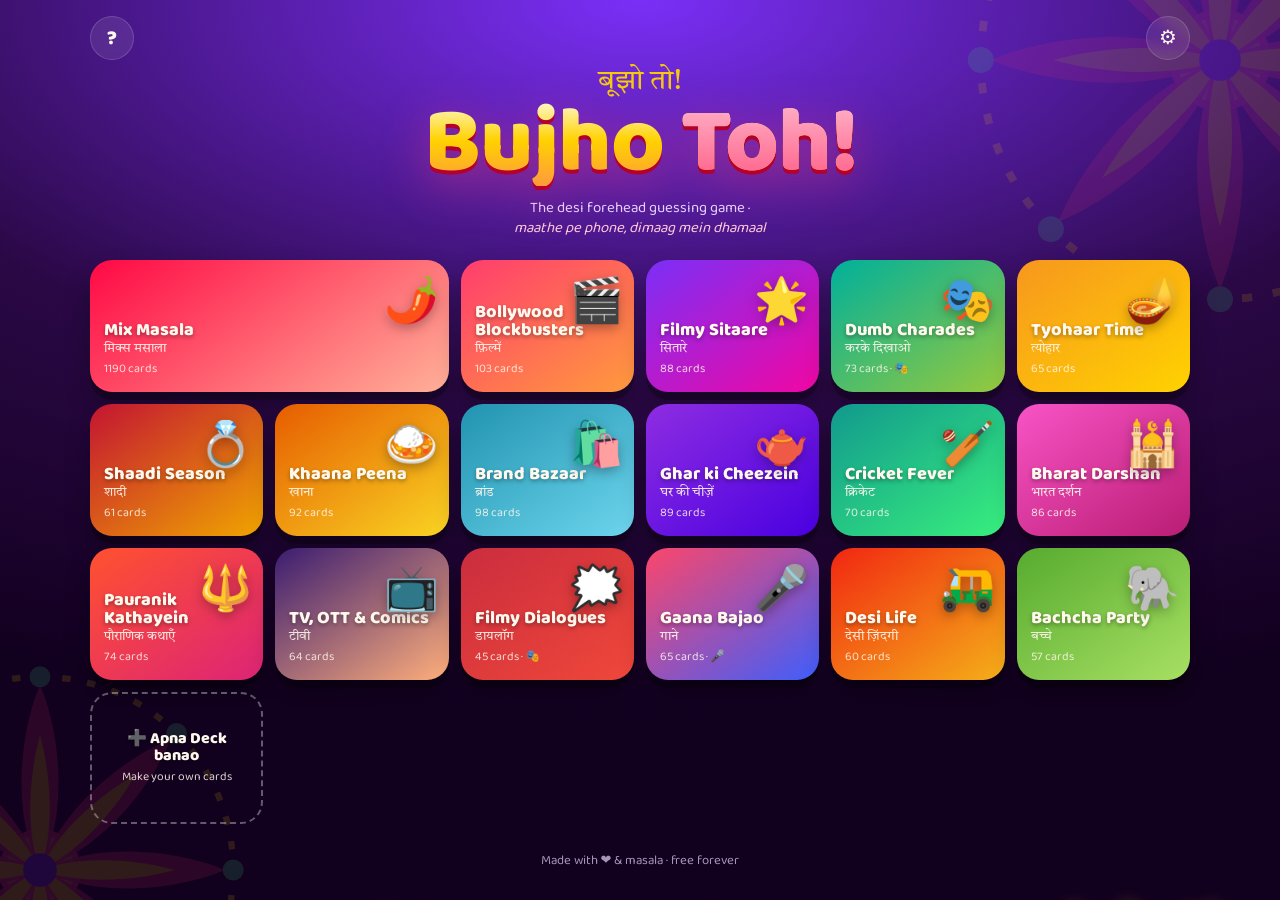
==== index.html @ 00dc9e29 "Add Bujho Toh!: a desi forehead guessing game (web/PWA) - 16 Indian-context decks (~1,190 cards): Bo" ====
<!doctype html>
<html lang="en">
<head>
  <meta charset="utf-8">
  <meta name="viewport" content="width=device-width, initial-scale=1, viewport-fit=cover, user-scalable=no">
  <title>Bujho Toh! — Desi Heads-Up Game</title>
  <meta name="description" content="A free, desi forehead guessing game: Bollywood, festivals, food, brands, cricket and more. Tilt your phone to play!">
  <meta name="theme-color" content="#2a0845">
  <meta name="apple-mobile-web-app-capable" content="yes">
  <meta name="mobile-web-app-capable" content="yes">
  <meta name="apple-mobile-web-app-status-bar-style" content="black-translucent">
  <meta name="apple-mobile-web-app-title" content="Bujho Toh!">
  <link rel="manifest" href="manifest.webmanifest">
  <link rel="icon" href="icons/icon.svg" type="image/svg+xml">
  <link rel="apple-touch-icon" href="icons/icon-192.png">
  <link rel="preconnect" href="https://fonts.googleapis.com">
  <link rel="preconnect" href="https://fonts.gstatic.com" crossorigin>
  <link href="https://fonts.googleapis.com/css2?family=Baloo+2:wght@500;700;800&family=Tiro+Devanagari+Hindi&display=swap" rel="stylesheet">
  <link rel="stylesheet" href="css/style.css">
</head>
<body>
  <!-- Decorative animated background -->
  <div class="bg" aria-hidden="true">
    <svg class="rangoli r1" viewBox="0 0 200 200"><use href="#rangoli"/></svg>
    <svg class="rangoli r2" viewBox="0 0 200 200"><use href="#rangoli"/></svg>
    <div class="diyas"></div>
  </div>
  <canvas id="confetti" aria-hidden="true"></canvas>

  <svg width="0" height="0" style="position:absolute">
    <defs>
      <g id="rangoli">
        <g fill="none" stroke-width="3">
          <circle cx="100" cy="100" r="92" stroke="#ffd200" stroke-dasharray="4 8"/>
          <circle cx="100" cy="100" r="18" stroke="#ff3d6e" fill="#ff9a3d"/>
        </g>
        <g id="petal8">
          <path d="M100 100 C 85 70, 92 30, 100 12 C 108 30, 115 70, 100 100Z" fill="#ff3d6e" opacity=".85"/>
          <path d="M100 100 C 92 78, 96 50, 100 36 C 104 50, 108 78, 100 100Z" fill="#ffd200"/>
          <circle cx="100" cy="8" r="5" fill="#38ef7d"/>
        </g>
        <use href="#petal8" transform="rotate(45 100 100)"/>
        <use href="#petal8" transform="rotate(90 100 100)"/>
        <use href="#petal8" transform="rotate(135 100 100)"/>
        <use href="#petal8" transform="rotate(180 100 100)"/>
        <use href="#petal8" transform="rotate(225 100 100)"/>
        <use href="#petal8" transform="rotate(270 100 100)"/>
        <use href="#petal8" transform="rotate(315 100 100)"/>
        <circle cx="100" cy="100" r="8" fill="#7b2ff7"/>
      </g>
    </defs>
  </svg>

  <!-- ============ HOME ============ -->
  <section id="home" class="screen active">
    <header class="topbar">
      <button class="icon-btn" id="btnHowTo" aria-label="How to play">?</button>
      <button class="icon-btn" id="btnSettings" aria-label="Settings">⚙️</button>
    </header>
    <div class="hero">
      <div class="logo">
        <span class="logo-hi">बूझो तो!</span>
        <h1>Bujho <em>Toh!</em></h1>
      </div>
      <p class="tagline">The desi forehead guessing game · <span>maathe pe phone, dimaag mein dhamaal</span></p>
    </div>
    <div id="deckGrid" class="deck-grid"></div>
    <footer class="foot">Made with ❤️ & masala · free forever</footer>
  </section>

  <!-- ============ DECK SHEET ============ -->
  <div id="deckSheet" class="sheet" role="dialog" aria-modal="true" aria-labelledby="sheetTitle">
    <div class="sheet-backdrop" data-close></div>
    <div class="sheet-card">
      <button class="close-x" data-close aria-label="Close">×</button>
      <div class="sheet-emoji" id="sheetEmoji"></div>
      <h2 id="sheetTitle"></h2>
      <div class="sheet-hindi" id="sheetHindi"></div>
      <p class="sheet-desc" id="sheetDesc"></p>
      <div class="sheet-meta"><span id="sheetCount"></span><span id="sheetBest"></span></div>
      <div class="label">Round time</div>
      <div class="chips" id="timeChips">
        <button data-t="30">30s</button><button data-t="60">60s</button><button data-t="90">90s</button><button data-t="120">2 min</button>
      </div>
      <button class="btn big primary" id="btnPlay">Khelo! ▶</button>
      <div class="sheet-actions" id="customActions" hidden>
        <button class="btn ghost small" id="btnEditDeck">✏️ Edit deck</button>
        <button class="btn ghost small danger" id="btnDeleteDeck">🗑 Delete</button>
      </div>
    </div>
  </div>

  <!-- ============ READY ============ -->
  <section id="ready" class="screen">
    <button class="icon-btn back" data-home aria-label="Back">←</button>
    <div class="ready-wrap">
      <div class="ready-anim" aria-hidden="true">
        <div class="head">🙂</div>
        <div class="phone-mini"><span>?</span></div>
      </div>
      <h2 id="readyTitle">Phone ko maathe pe rakho!</h2>
      <p id="readyText">Hold your phone sideways on your forehead, screen facing your friends. The game starts automatically.</p>
      <div class="tilt-legend">
        <div><b class="g">⬇ Tilt down</b><span>Sahi! (correct)</span></div>
        <div><b class="o">⬆ Tilt up</b><span>Pass</span></div>
      </div>
      <button class="btn big primary" id="btnStartNow">Start now</button>
      <p class="hint" id="readyHint"></p>
    </div>
  </section>

  <!-- ============ PLAY ============ -->
  <section id="play" class="screen">
    <div class="stage" id="stage">
      <div class="play-top">
        <span class="play-cat" id="playCat"></span>
        <span class="play-timer" id="playTimer">60</span>
        <span class="play-score" id="playScore">0</span>
      </div>
      <div class="word-wrap">
        <div class="word" id="word"></div>
        <div class="word-hint" id="wordHint"></div>
      </div>
      <div class="timer-bar"><i id="timerBar"></i></div>
      <div class="tap-controls" id="tapControls">
        <button class="tap pass" id="tapPass">⬆ Pass</button>
        <button class="tap correct" id="tapCorrect">Sahi! ✓</button>
      </div>
      <button class="quit" id="btnQuit" aria-label="End round">✕</button>
      <div class="flash" id="flash"><span id="flashText"></span></div>
      <div class="countdown" id="countdown"><span id="countNum">3</span></div>
    </div>
  </section>

  <!-- ============ RESULTS ============ -->
  <section id="results" class="screen">
    <div class="results-wrap">
      <div class="res-title" id="resTitle">Shabaash!</div>
      <div class="res-score"><span id="resScore">0</span><small>correct</small></div>
      <div class="res-sub" id="resSub"></div>
      <ul class="res-list" id="resList"></ul>
      <div class="res-actions">
        <button class="btn big primary" id="btnAgain">Phir se! 🔁</button>
        <button class="btn ghost" id="btnShare">Share score</button>
        <button class="btn ghost" data-home>Choose another deck</button>
      </div>
    </div>
  </section>

  <!-- ============ SETTINGS ============ -->
  <div id="settingsSheet" class="sheet" role="dialog" aria-modal="true" aria-labelledby="setTitle">
    <div class="sheet-backdrop" data-close></div>
    <div class="sheet-card">
      <button class="close-x" data-close aria-label="Close">×</button>
      <h2 id="setTitle">Settings</h2>
      <label class="row"><span>🎵 Music</span><input type="checkbox" id="setMusic"></label>
      <label class="row"><span>🔔 Sound effects</span><input type="checkbox" id="setSfx"></label>
      <label class="row"><span>📳 Vibration</span><input type="checkbox" id="setVibe"></label>
      <div class="row col"><span>🎮 Controls</span>
        <div class="chips" id="setControls">
          <button data-v="auto">Auto</button><button data-v="tilt">Tilt</button><button data-v="tap">Tap buttons</button>
        </div>
      </div>
      <div class="row col"><span>📐 Tilt sensitivity</span>
        <div class="chips" id="setSens">
          <button data-v="low">Low</button><button data-v="medium">Medium</button><button data-v="high">High</button>
        </div>
      </div>
      <button class="btn ghost small" id="btnResetSeen">Reset "already seen" words</button>
      <button class="btn ghost small" id="btnTestTilt">Test my tilt sensor</button>
      <div class="tilt-test" id="tiltTest" hidden>
        <div class="meter"><i id="tiltNeedle"></i></div>
        <div id="tiltTestText">Waiting for sensor…</div>
      </div>
    </div>
  </div>

  <!-- ============ HOW TO ============ -->
  <div id="howSheet" class="sheet" role="dialog" aria-modal="true" aria-labelledby="howTitle">
    <div class="sheet-backdrop" data-close></div>
    <div class="sheet-card">
      <button class="close-x" data-close aria-label="Close">×</button>
      <h2 id="howTitle">Kaise khelein?</h2>
      <ol class="how">
        <li><b>Pick a deck</b> — Bollywood, festivals, food, brands, cricket…</li>
        <li><b>Put the phone on your forehead</b>, sideways, screen facing your friends. Don't peek! 🙈</li>
        <li><b>Friends give clues</b> — talk, act, or hum (each deck tells them how).</li>
        <li><b>Guessed it?</b> Nod down — tilt the screen to the floor. ✅</li>
        <li><b>Stuck?</b> Tilt your head back — screen to the ceiling — to pass. ⏭</li>
        <li>Most correct answers before the timer ends wins. Pass the phone and take turns!</li>
      </ol>
      <p class="small-note">On iPhone, tap “Allow” when asked for motion access. If your phone has no motion sensor, the game shows tap buttons instead (handy for a friend to hold). On a laptop: ↓ / → = correct, ↑ / ← = pass.</p>
    </div>
  </div>

  <!-- ============ CUSTOM DECK ============ -->
  <div id="customSheet" class="sheet" role="dialog" aria-modal="true" aria-labelledby="custTitle">
    <div class="sheet-backdrop" data-close></div>
    <div class="sheet-card">
      <button class="close-x" data-close aria-label="Close">×</button>
      <h2 id="custTitle">Apna Deck banao</h2>
      <p class="small-note">Inside jokes, family names, office stuff — anything! One word or phrase per line (at least 5).</p>
      <input id="custName" class="input" maxlength="32" placeholder="Deck name, e.g. Gupta Family Specials">
      <div class="emoji-pick" id="custEmoji"></div>
      <textarea id="custWords" class="input" rows="8" placeholder="Bua ji's famous rajma&#10;Papa's scooter&#10;Goa trip 2019&#10;..."></textarea>
      <div class="chips" id="custMode">
        <button data-v="say">🗣 Talk</button><button data-v="act">🎭 Act</button><button data-v="hum">🎤 Hum</button>
      </div>
      <button class="btn big primary" id="btnSaveDeck">Save deck</button>
      <p class="hint" id="custErr"></p>
    </div>
  </div>

  <div id="rotateHint" class="rotate-hint">📱↻ Turn your phone sideways</div>
  <div id="toast" class="toast" role="status" aria-live="polite"></div>

  <script src="js/data.js"></script>
  <script src="js/audio.js"></script>
  <script src="js/tilt.js"></script>
  <script src="js/fx.js"></script>
  <script src="js/app.js"></script>
</body>
</html>
---- css/style.css ----
:root {
  --bg1: #2a0845;
  --bg2: #6441a5;
  --ink: #fff8ec;
  --muted: #e6d6ff;
  --gold: #ffd200;
  --saffron: #ff9a3d;
  --pink: #ff3d6e;
  --green: #18c46b;
  --orange: #ff8a00;
  --card: rgba(255, 255, 255, 0.09);
  --card-line: rgba(255, 255, 255, 0.16);
  --radius: 22px;
  --vw: 100vw;
  --vh: 100vh;
  --font: 'Baloo 2', system-ui, -apple-system, 'Segoe UI', Roboto, sans-serif;
  --deva: 'Tiro Devanagari Hindi', 'Noto Sans Devanagari', serif;
  color-scheme: dark;
}

* { box-sizing: border-box; -webkit-tap-highlight-color: transparent; }
html, body { margin: 0; height: 100%; }
body {
  font-family: var(--font);
  color: var(--ink);
  background: radial-gradient(120% 80% at 50% 0%, #7b2ff7 0%, var(--bg1) 55%, #12001f 100%) fixed;
  background-color: var(--bg1);
  overflow-x: hidden;
  -webkit-user-select: none; user-select: none;
  overscroll-behavior: none;
}
button { font-family: inherit; color: inherit; cursor: pointer; border: 0; background: none; }

/* ---------- Background decoration ---------- */
.bg { position: fixed; inset: 0; pointer-events: none; overflow: hidden; z-index: 0; }
.rangoli { position: absolute; opacity: .13; animation: spin 80s linear infinite; }
.rangoli.r1 { width: 520px; height: 520px; top: -200px; right: -200px; }
.rangoli.r2 { width: 420px; height: 420px; bottom: -180px; left: -170px; animation-direction: reverse; animation-duration: 110s; }
@keyframes spin { to { transform: rotate(360deg); } }
.diya { position: absolute; bottom: -40px; animation: floatUp linear infinite; opacity: .55; filter: drop-shadow(0 0 8px #ffb400); }
@keyframes floatUp {
  0% { transform: translateY(0) translateX(0); opacity: 0; }
  10% { opacity: .6; }
  50% { transform: translateY(-55vh) translateX(20px); }
  100% { transform: translateY(-115vh) translateX(-10px); opacity: 0; }
}
#confetti { position: fixed; inset: 0; width: 100%; height: 100%; pointer-events: none; z-index: 60; }

/* ---------- Screens ---------- */
.screen { position: relative; z-index: 1; display: none; min-height: 100%; padding: max(16px, env(safe-area-inset-top)) 16px max(24px, env(safe-area-inset-bottom)); }
.screen.active { display: block; animation: screenIn .45s cubic-bezier(.2, .9, .3, 1.2); }
@keyframes screenIn { from { opacity: 0; transform: translateY(14px) scale(.98); } to { opacity: 1; transform: none; } }

.topbar { display: flex; justify-content: space-between; max-width: 1100px; margin: 0 auto; }
.icon-btn {
  width: 44px; height: 44px; border-radius: 50%; background: var(--card); border: 1px solid var(--card-line);
  font-size: 20px; font-weight: 800; display: grid; place-items: center; backdrop-filter: blur(6px);
  transition: transform .15s;
}
.icon-btn:active { transform: scale(.9); }
.icon-btn.back { position: absolute; top: max(16px, env(safe-area-inset-top)); left: 16px; z-index: 3; }

/* ---------- Hero ---------- */
.hero { text-align: center; margin: 4px auto 22px; }
.logo { display: inline-block; position: relative; animation: bob 3.5s ease-in-out infinite; }
@keyframes bob { 50% { transform: translateY(-6px) rotate(-1deg); } }
.logo h1 {
  margin: 0; font-size: clamp(48px, 13vw, 92px); line-height: .9; font-weight: 800; letter-spacing: -1px;
  background: linear-gradient(180deg, #fff6c2 0%, var(--gold) 45%, var(--saffron) 100%);
  -webkit-background-clip: text; background-clip: text; color: transparent;
  filter: drop-shadow(0 4px 0 #b3002d) drop-shadow(0 10px 24px rgba(255, 61, 110, .45));
}
.logo h1 em { font-style: normal; background: linear-gradient(180deg, #ffd1e0, var(--pink)); -webkit-background-clip: text; background-clip: text; }
.logo-hi { display: block; font-family: var(--deva); font-size: clamp(18px, 5vw, 28px); color: var(--gold); opacity: .95; margin-bottom: 2px; }
.tagline { margin: 12px auto 0; color: var(--muted); font-size: 15px; max-width: 520px; line-height: 1.35; }
.tagline span { display: block; font-style: italic; color: #ffc9da; }

/* ---------- Deck grid ---------- */
.deck-grid {
  display: grid; gap: 12px; max-width: 1100px; margin: 0 auto;
  grid-template-columns: repeat(auto-fill, minmax(150px, 1fr));
}
.deck {
  position: relative; overflow: hidden; text-align: left; min-height: 132px; border-radius: var(--radius); padding: 14px;
  background: linear-gradient(145deg, var(--c1), var(--c2));
  box-shadow: 0 8px 0 rgba(0, 0, 0, .25), 0 14px 26px rgba(0, 0, 0, .3);
  transition: transform .18s cubic-bezier(.2, .9, .3, 1.4), box-shadow .18s;
  animation: cardIn .5s backwards cubic-bezier(.2, .9, .3, 1.3);
  display: flex; flex-direction: column; justify-content: flex-end;
}
@keyframes cardIn { from { opacity: 0; transform: translateY(24px) scale(.9); } }
.deck:hover { transform: translateY(-3px) rotate(-.6deg); }
.deck:active { transform: translateY(4px) scale(.97); box-shadow: 0 3px 0 rgba(0, 0, 0, .25), 0 6px 12px rgba(0, 0, 0, .3); }
.deck::after { /* shine sweep */
  content: ''; position: absolute; inset: 0; background: linear-gradient(110deg, transparent 30%, rgba(255, 255, 255, .28) 50%, transparent 70%);
  transform: translateX(-120%); animation: shine 6s ease-in-out infinite; animation-delay: var(--d, 0s);
}
@keyframes shine { 0%, 70% { transform: translateX(-120%); } 85%, 100% { transform: translateX(120%); } }
.deck .emo { position: absolute; top: 8px; right: 10px; font-size: 44px; filter: drop-shadow(0 4px 6px rgba(0, 0, 0, .3)); transition: transform .3s; }
.deck:hover .emo { transform: scale(1.15) rotate(8deg); }
.deck .nm { font-weight: 800; font-size: 18px; line-height: 1.05; text-shadow: 0 2px 4px rgba(0, 0, 0, .35); }
.deck .hi { font-family: var(--deva); font-size: 13px; opacity: .9; }
.deck .ct { font-size: 12px; opacity: .85; margin-top: 2px; }
.deck .badge { position: absolute; top: 10px; left: 10px; font-size: 11px; font-weight: 800; background: rgba(0, 0, 0, .28); padding: 2px 8px; border-radius: 99px; }
.deck.wide { grid-column: span 2; }
.deck.add { background: transparent; border: 2px dashed rgba(255, 255, 255, .35); box-shadow: none; align-items: center; justify-content: center; text-align: center; }
.deck.add .nm { font-size: 16px; }
.deck.add::after { display: none; }

.foot { text-align: center; color: var(--muted); opacity: .7; font-size: 13px; margin-top: 26px; }

/* ---------- Buttons & chips ---------- */
.btn {
  display: block; width: 100%; border-radius: 16px; padding: 12px 18px; font-weight: 800; font-size: 17px;
  transition: transform .12s, filter .12s; margin-top: 10px;
}
.btn:active { transform: translateY(3px) scale(.98); }
.btn.big { font-size: 22px; padding: 14px 20px; }
.btn.primary {
  background: linear-gradient(180deg, #ffe066, var(--saffron)); color: #4a1400;
  box-shadow: 0 6px 0 #c25400, 0 12px 24px rgba(255, 138, 0, .35);
}
.btn.primary:active { box-shadow: 0 2px 0 #c25400; }
.btn.ghost { background: var(--card); border: 1px solid var(--card-line); }
.btn.small { font-size: 14px; padding: 9px 14px; }
.btn.danger { color: #ffb3c4; }
.chips { display: flex; gap: 8px; flex-wrap: wrap; }
.chips button {
  flex: 1; min-width: 64px; padding: 9px 10px; border-radius: 12px; background: var(--card); border: 1px solid var(--card-line);
  font-weight: 700; font-size: 15px; transition: all .15s;
}
.chips button.on { background: var(--gold); color: #3d1600; border-color: var(--gold); transform: scale(1.04); }
.label { font-size: 13px; text-transform: uppercase; letter-spacing: .1em; color: var(--muted); margin: 14px 0 6px; }

/* ---------- Sheets (modals) ---------- */
.sheet { position: fixed; inset: 0; z-index: 40; display: none; align-items: flex-end; justify-content: center; }
.sheet.open { display: flex; }
.sheet-backdrop { position: absolute; inset: 0; background: rgba(10, 0, 20, .6); backdrop-filter: blur(4px); animation: fade .25s; }
@keyframes fade { from { opacity: 0; } }
.sheet-card {
  position: relative; width: 100%; max-width: 480px; max-height: 92vh; overflow: auto;
  background: linear-gradient(180deg, #3c1170, #24063f); border: 1px solid var(--card-line);
  border-radius: 28px 28px 0 0; padding: 24px 20px max(22px, env(safe-area-inset-bottom));
  animation: sheetUp .38s cubic-bezier(.2, .9, .3, 1.15); text-align: center;
}
@media (min-width: 640px) { .sheet { align-items: center; } .sheet-card { border-radius: 28px; } }
@keyframes sheetUp { from { transform: translateY(100%); } }
.close-x { position: absolute; top: 10px; right: 14px; font-size: 30px; line-height: 1; opacity: .7; width: 40px; height: 40px; }
.sheet h2 { margin: 4px 0 0; font-size: 28px; line-height: 1.1; }
.sheet-emoji { font-size: 64px; animation: pop .6s cubic-bezier(.2, .9, .3, 1.6); }
@keyframes pop { from { transform: scale(0) rotate(-30deg); } }
.sheet-hindi { font-family: var(--deva); color: var(--gold); font-size: 18px; }
.sheet-desc { color: var(--muted); margin: 8px 0; line-height: 1.35; }
.sheet-meta { display: flex; justify-content: center; gap: 14px; font-size: 14px; opacity: .85; }
.sheet-actions { display: flex; gap: 8px; }
.row { display: flex; justify-content: space-between; align-items: center; padding: 12px 2px; border-bottom: 1px solid var(--card-line); font-size: 17px; text-align: left; }
.row.col { flex-direction: column; align-items: stretch; gap: 8px; }
.row input[type=checkbox] { width: 48px; height: 28px; appearance: none; -webkit-appearance: none; background: rgba(255, 255, 255, .2); border-radius: 99px; position: relative; transition: background .2s; }
.row input[type=checkbox]::after { content: ''; position: absolute; top: 3px; left: 3px; width: 22px; height: 22px; border-radius: 50%; background: #fff; transition: transform .2s; }
.row input[type=checkbox]:checked { background: var(--green); }
.row input[type=checkbox]:checked::after { transform: translateX(20px); }
.how { text-align: left; line-height: 1.45; padding-left: 22px; }
.how li { margin-bottom: 8px; }
.small-note { font-size: 13.5px; color: var(--muted); line-height: 1.4; }
.input { width: 100%; font: inherit; font-size: 16px; color: var(--ink); background: rgba(0, 0, 0, .25); border: 1px solid var(--card-line); border-radius: 14px; padding: 10px 12px; margin: 6px 0; user-select: text; -webkit-user-select: text; }
textarea.input { resize: vertical; }
.emoji-pick { display: flex; flex-wrap: wrap; gap: 6px; justify-content: center; margin: 4px 0; }
.emoji-pick button { font-size: 24px; width: 40px; height: 40px; border-radius: 10px; background: var(--card); }
.emoji-pick button.on { background: var(--gold); }
.hint { color: #ffc9da; font-size: 14px; min-height: 1.2em; }
.tilt-test { margin-top: 10px; }
.meter { position: relative; height: 16px; border-radius: 99px; background: linear-gradient(90deg, var(--green), #555 40%, #555 60%, var(--orange)); }
.meter i { position: absolute; top: -4px; width: 6px; height: 24px; border-radius: 3px; background: #fff; left: 50%; transition: left .08s; }

/* ---------- Ready ---------- */
.ready-wrap { max-width: 520px; margin: 40px auto 0; text-align: center; }
.ready-wrap h2 { font-size: 30px; margin: 14px 0 6px; }
.ready-wrap p { color: var(--muted); line-height: 1.4; }
.ready-anim { position: relative; width: 160px; height: 150px; margin: 0 auto; }
.ready-anim .head { font-size: 110px; line-height: 1; position: absolute; bottom: 0; left: 50%; transform: translateX(-50%); }
.ready-anim .phone-mini {
  position: absolute; left: 50%; top: 0; width: 92px; height: 48px; margin-left: -46px; border-radius: 10px; background: linear-gradient(135deg, var(--pink), var(--saffron));
  border: 3px solid #1b0030; display: grid; place-items: center; font-weight: 800; font-size: 26px;
  animation: placePhone 3s ease-in-out infinite; box-shadow: 0 6px 18px rgba(0, 0, 0, .4);
}
@keyframes placePhone {
  0% { transform: translateY(-50px) rotate(-12deg); opacity: 0; }
  25%, 45% { transform: translateY(18px) rotate(0); opacity: 1; }
  55% { transform: translateY(18px) rotateX(50deg); }
  65%, 80% { transform: translateY(18px) rotate(0); }
  90% { transform: translateY(18px) rotateX(-50deg); }
  100% { transform: translateY(18px) rotate(0); opacity: 1; }
}
.tilt-legend { display: flex; gap: 10px; margin: 16px 0 6px; }
.tilt-legend div { flex: 1; background: var(--card); border: 1px solid var(--card-line); border-radius: 16px; padding: 10px; display: flex; flex-direction: column; }
.tilt-legend b { font-size: 18px; }
.tilt-legend .g { color: #5dffa6; }
.tilt-legend .o { color: #ffbe5c; }
.tilt-legend span { font-size: 13px; color: var(--muted); }

/* ---------- Play ---------- */
#play { padding: 0; position: fixed; inset: 0; }
.stage {
  position: fixed; inset: 0; display: flex; flex-direction: column; overflow: hidden;
  background: linear-gradient(135deg, var(--c1, #7b2ff7), var(--c2, #f107a3));
  padding: max(10px, env(safe-area-inset-top)) max(16px, env(safe-area-inset-right)) max(10px, env(safe-area-inset-bottom)) max(16px, env(safe-area-inset-left));
}
.stage::before { /* subtle mandala texture */
  content: ''; position: absolute; inset: -20%; opacity: .12; pointer-events: none;
  background: repeating-conic-gradient(from 0deg at 50% 50%, rgba(255, 255, 255, .7) 0 6deg, transparent 6deg 18deg);
  animation: spin 60s linear infinite;
}
/* When the page itself is stuck in portrait but the phone is held sideways, rotate the stage */
body.rot-cw .stage, body.rot-ccw .stage {
  inset: auto; top: 50%; left: 50%; width: var(--vh); height: var(--vw);
}
body.rot-cw .stage { transform: translate(-50%, -50%) rotate(90deg); }
body.rot-ccw .stage { transform: translate(-50%, -50%) rotate(-90deg); }

.play-top { position: relative; display: flex; justify-content: space-between; align-items: center; font-weight: 800; z-index: 2; padding-right: 44px; }
.play-cat { background: rgba(0, 0, 0, .22); padding: 4px 12px; border-radius: 99px; font-size: clamp(13px, 2.4vmin, 18px); max-width: 45%; white-space: nowrap; overflow: hidden; text-overflow: ellipsis; }
.play-timer { font-size: clamp(28px, 7vmin, 54px); text-shadow: 0 3px 0 rgba(0, 0, 0, .25); min-width: 2.2em; text-align: center; }
.play-timer.urgent { color: #fff; animation: throb .5s infinite alternate; }
@keyframes throb { to { transform: scale(1.18); color: #ffe066; } }
.play-score { background: rgba(255, 255, 255, .2); padding: 2px 14px; border-radius: 99px; font-size: clamp(18px, 4vmin, 30px); }
.play-score.bump { animation: bump .4s; }
@keyframes bump { 40% { transform: scale(1.5); background: var(--green); } }
.word-wrap { position: relative; flex: 1; display: flex; flex-direction: column; align-items: center; justify-content: center; text-align: center; z-index: 1; padding: 0 2%; }
.word {
  font-weight: 800; line-height: 1.02; letter-spacing: -.5px; text-shadow: 0 5px 0 rgba(0, 0, 0, .22), 0 12px 30px rgba(0, 0, 0, .25);
  font-size: 80px; max-width: 100%; word-break: break-word;
}
.word.in { animation: wordIn .45s cubic-bezier(.2, .9, .3, 1.5); }
@keyframes wordIn { from { opacity: 0; transform: scale(.4) rotate(-6deg); } }
.word-hint { margin-top: 8px; font-size: clamp(14px, 3vmin, 22px); background: rgba(0, 0, 0, .2); padding: 3px 14px; border-radius: 99px; opacity: .95; }
.word-hint:empty { display: none; }
.timer-bar { position: relative; height: 8px; border-radius: 99px; background: rgba(0, 0, 0, .22); overflow: hidden; z-index: 1; }
.timer-bar i { position: absolute; inset: 0; background: linear-gradient(90deg, #fff6c2, var(--gold)); transform-origin: left; }
.tap-controls { display: none; gap: 12px; margin-top: 10px; z-index: 2; }
.stage.tap-mode .tap-controls { display: flex; }
.tap { flex: 1; font-size: clamp(18px, 4vmin, 28px); font-weight: 800; padding: 12px; border-radius: 18px; box-shadow: 0 5px 0 rgba(0, 0, 0, .25); }
.tap:active { transform: translateY(3px); box-shadow: 0 2px 0 rgba(0, 0, 0, .25); }
.tap.pass { background: var(--orange); }
.tap.correct { background: var(--green); }
.quit { position: absolute; top: max(10px, env(safe-area-inset-top)); right: max(12px, env(safe-area-inset-right)); width: 36px; height: 36px; border-radius: 50%; background: rgba(0, 0, 0, .25); font-size: 18px; z-index: 5; }

.flash { position: absolute; inset: 0; display: none; align-items: center; justify-content: center; z-index: 10; }
.flash.show { display: flex; animation: flashIn .7s ease-out forwards; }
.flash.correct { background: radial-gradient(circle, #3dff9a, var(--green) 60%, #0a7a3f); }
.flash.pass { background: radial-gradient(circle, #ffc56b, var(--orange) 60%, #b54800); }
.flash span { font-size: clamp(56px, 18vmin, 160px); font-weight: 800; text-shadow: 0 6px 0 rgba(0, 0, 0, .2); animation: stamp .5s cubic-bezier(.2, .9, .3, 1.6); }
@keyframes flashIn { 0% { opacity: 0; } 12% { opacity: 1; } 80% { opacity: 1; } 100% { opacity: 0; } }
@keyframes stamp { from { transform: scale(2.2) rotate(-12deg); opacity: 0; } }

.countdown { position: absolute; inset: 0; display: none; align-items: center; justify-content: center; z-index: 12; background: radial-gradient(circle, rgba(42, 8, 69, .7), rgba(18, 0, 31, .95)); }
.countdown.show { display: flex; }
.countdown span { font-size: clamp(90px, 40vmin, 280px); font-weight: 800; color: var(--gold); text-shadow: 0 8px 0 #b3002d; }
.countdown span.go { font-size: clamp(50px, 18vmin, 140px); }
.countdown span.tick { animation: countPop .9s ease-out; }
@keyframes countPop { 0% { transform: scale(2.4); opacity: 0; } 30% { transform: scale(1); opacity: 1; } 100% { transform: scale(.85); opacity: .2; } }

/* ---------- Results ---------- */
.results-wrap { max-width: 520px; margin: 0 auto; text-align: center; padding-top: 10px; }
.res-title { font-size: clamp(40px, 11vw, 64px); font-weight: 800; color: var(--gold); text-shadow: 0 4px 0 #b3002d; animation: pop .7s cubic-bezier(.2, .9, .3, 1.6); }
.res-score { font-size: 96px; font-weight: 800; line-height: 1; }
.res-score small { display: block; font-size: 16px; color: var(--muted); font-weight: 600; }
.res-sub { color: #ffc9da; margin: 6px 0 12px; min-height: 1.3em; }
.res-list { list-style: none; padding: 0; margin: 0 0 8px; text-align: left; max-height: 40vh; overflow: auto; border-radius: 16px; background: rgba(0, 0, 0, .2); }
.res-list li { padding: 9px 14px; border-bottom: 1px solid rgba(255, 255, 255, .07); display: flex; justify-content: space-between; gap: 8px; animation: cardIn .4s backwards; font-size: 17px; }
.res-list li.ok b { color: #5dffa6; }
.res-list li.no { opacity: .6; }
.res-list li.no b { color: #ffbe5c; }

/* ---------- Misc ---------- */
.rotate-hint { display: none; position: fixed; left: 50%; bottom: 20px; transform: translateX(-50%); background: rgba(0, 0, 0, .7); padding: 8px 16px; border-radius: 99px; z-index: 30; font-weight: 700; }
.toast { position: fixed; left: 50%; bottom: 24px; transform: translate(-50%, 40px); opacity: 0; background: #12001f; border: 1px solid var(--card-line); padding: 10px 18px; border-radius: 14px; z-index: 80; transition: all .3s; max-width: 90vw; text-align: center; }
.toast.show { transform: translate(-50%, 0); opacity: 1; }

@media (prefers-reduced-motion: reduce) {
  *, *::before, *::after { animation-duration: .01ms !important; animation-iteration-count: 1 !important; transition-duration: .01ms !important; }
  .flash.show { animation: none !important; opacity: 1; }
}
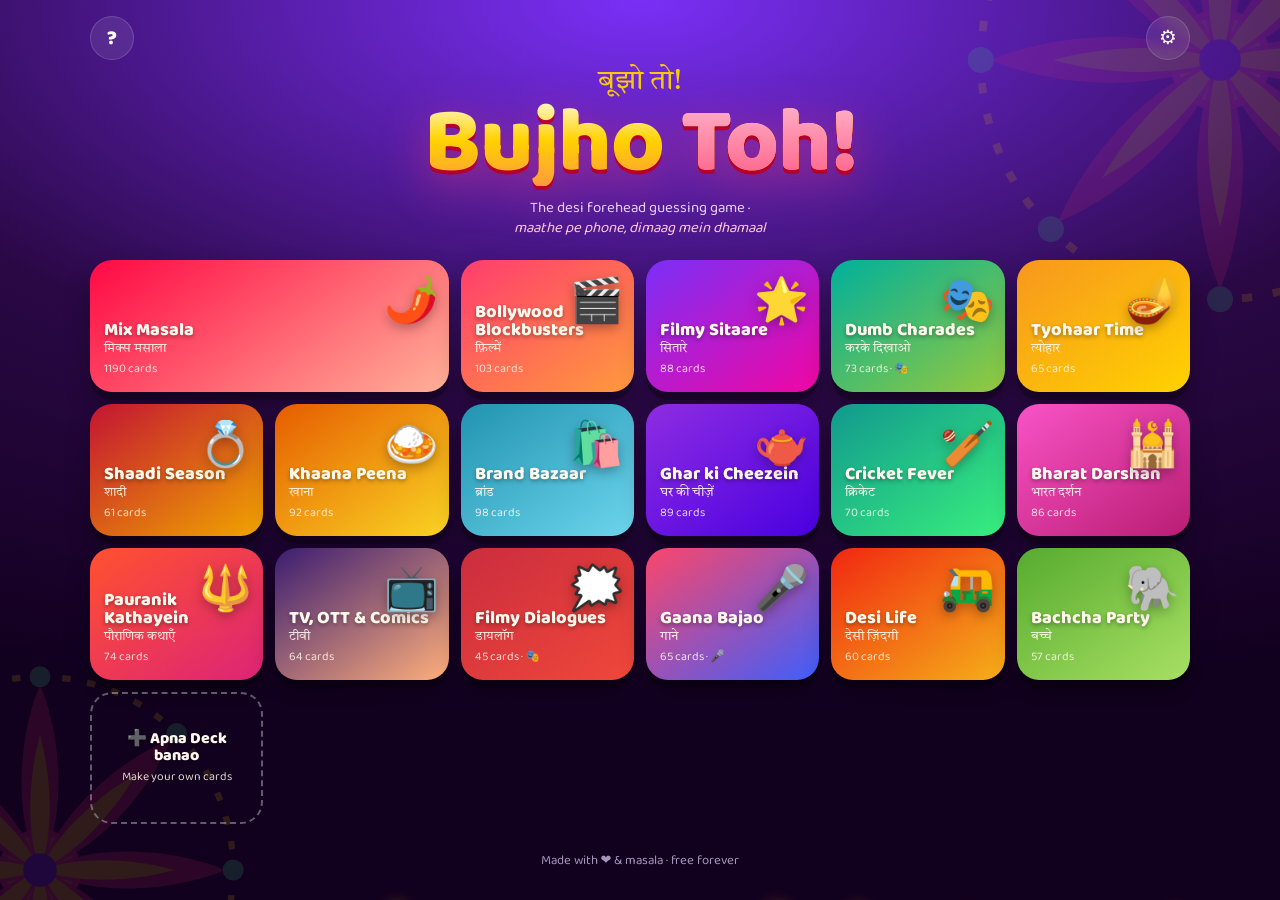
==== commit a43ad450: "Bollywood-style music and a proper laptop mode - Replace the plucked-string music (which sounded Eas" ====
--- a/index.html
+++ b/index.html
@@ -104,6 +104,11 @@
         <div><b class="g">⬇ Tilt down</b><span>Sahi! (correct)</span></div>
         <div><b class="o">⬆ Tilt up</b><span>Pass</span></div>
       </div>
+      <div class="key-legend" style="display:none">
+        <div><kbd>Space</kbd> or <kbd>→</kbd><span>Sahi! (correct)</span></div>
+        <div><kbd>P</kbd> or <kbd>←</kbd><span>Pass</span></div>
+        <div><kbd>Esc</kbd><span>End round</span></div>
+      </div>
       <button class="btn big primary" id="btnStartNow">Start now</button>
       <p class="hint" id="readyHint"></p>
     </div>
@@ -123,8 +128,8 @@
       </div>
       <div class="timer-bar"><i id="timerBar"></i></div>
       <div class="tap-controls" id="tapControls">
-        <button class="tap pass" id="tapPass">⬆ Pass</button>
-        <button class="tap correct" id="tapCorrect">Sahi! ✓</button>
+        <button class="tap pass" id="tapPass">⏭ Pass <kbd class="k">P / ←</kbd></button>
+        <button class="tap correct" id="tapCorrect">Sahi! ✓ <kbd class="k">Space / →</kbd></button>
       </div>
       <button class="quit" id="btnQuit" aria-label="End round">✕</button>
       <div class="flash" id="flash"><span id="flashText"></span></div>
@@ -189,7 +194,7 @@
         <li><b>Stuck?</b> Tilt your head back — screen to the ceiling — to pass. ⏭</li>
         <li>Most correct answers before the timer ends wins. Pass the phone and take turns!</li>
       </ol>
-      <p class="small-note">On iPhone, tap “Allow” when asked for motion access. If your phone has no motion sensor, the game shows tap buttons instead (handy for a friend to hold). On a laptop: ↓ / → = correct, ↑ / ← = pass.</p>
+      <p class="small-note">On iPhone, tap “Allow” when asked for motion access. If your phone has no motion sensor, the game shows tap buttons instead (handy for a friend to hold). On a laptop: the guesser turns their back to the screen; friends press Space (correct) or P (pass).</p>
     </div>
   </div>
 
--- a/css/style.css
+++ b/css/style.css
@@ -198,6 +198,13 @@
 .tilt-legend .o { color: #ffbe5c; }
 .tilt-legend span { font-size: 13px; color: var(--muted); }
 
+.key-legend { display: flex; gap: 10px; margin: 16px 0 6px; flex-wrap: wrap; }
+.key-legend div { flex: 1; min-width: 130px; background: var(--card); border: 1px solid var(--card-line); border-radius: 16px; padding: 10px; display: flex; flex-direction: column; align-items: center; gap: 4px; }
+.key-legend span { font-size: 13px; color: var(--muted); }
+kbd { font-family: inherit; font-weight: 800; font-size: .85em; background: rgba(255, 255, 255, .16); border: 1px solid rgba(255, 255, 255, .3); border-bottom-width: 3px; border-radius: 8px; padding: 1px 8px; }
+.tap kbd.k { display: none; margin-left: 8px; font-size: .55em; vertical-align: middle; }
+body.laptop .tap kbd.k { display: inline-block; }
+
 /* ---------- Play ---------- */
 #play { padding: 0; position: fixed; inset: 0; }
 .stage {
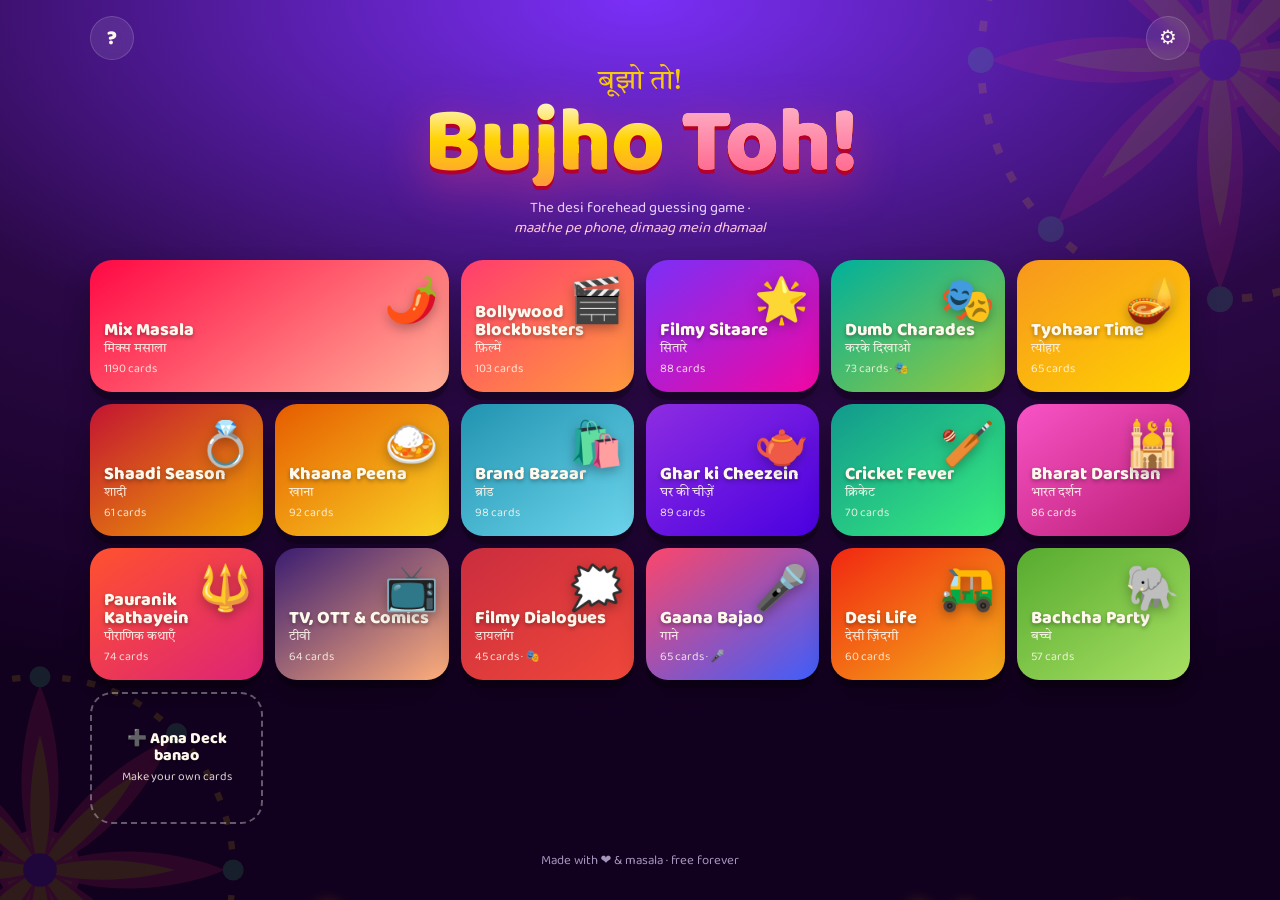
==== commit 9d8296ef: "Add soft 'Chill Chai' music as default and a Music style setting - New default style: gentle electri" ====
--- a/index.html
+++ b/index.html
@@ -159,6 +159,11 @@
       <button class="close-x" data-close aria-label="Close">×</button>
       <h2 id="setTitle">Settings</h2>
       <label class="row"><span>🎵 Music</span><input type="checkbox" id="setMusic"></label>
+      <div class="row col"><span>🎶 Music style</span>
+        <div class="chips" id="setStyle">
+          <button data-v="chill">☕ Chill Chai</button><button data-v="classic">🪕 Classic</button><button data-v="party">🥁 Party</button>
+        </div>
+      </div>
       <label class="row"><span>🔔 Sound effects</span><input type="checkbox" id="setSfx"></label>
       <label class="row"><span>📳 Vibration</span><input type="checkbox" id="setVibe"></label>
       <div class="row col"><span>🎮 Controls</span>
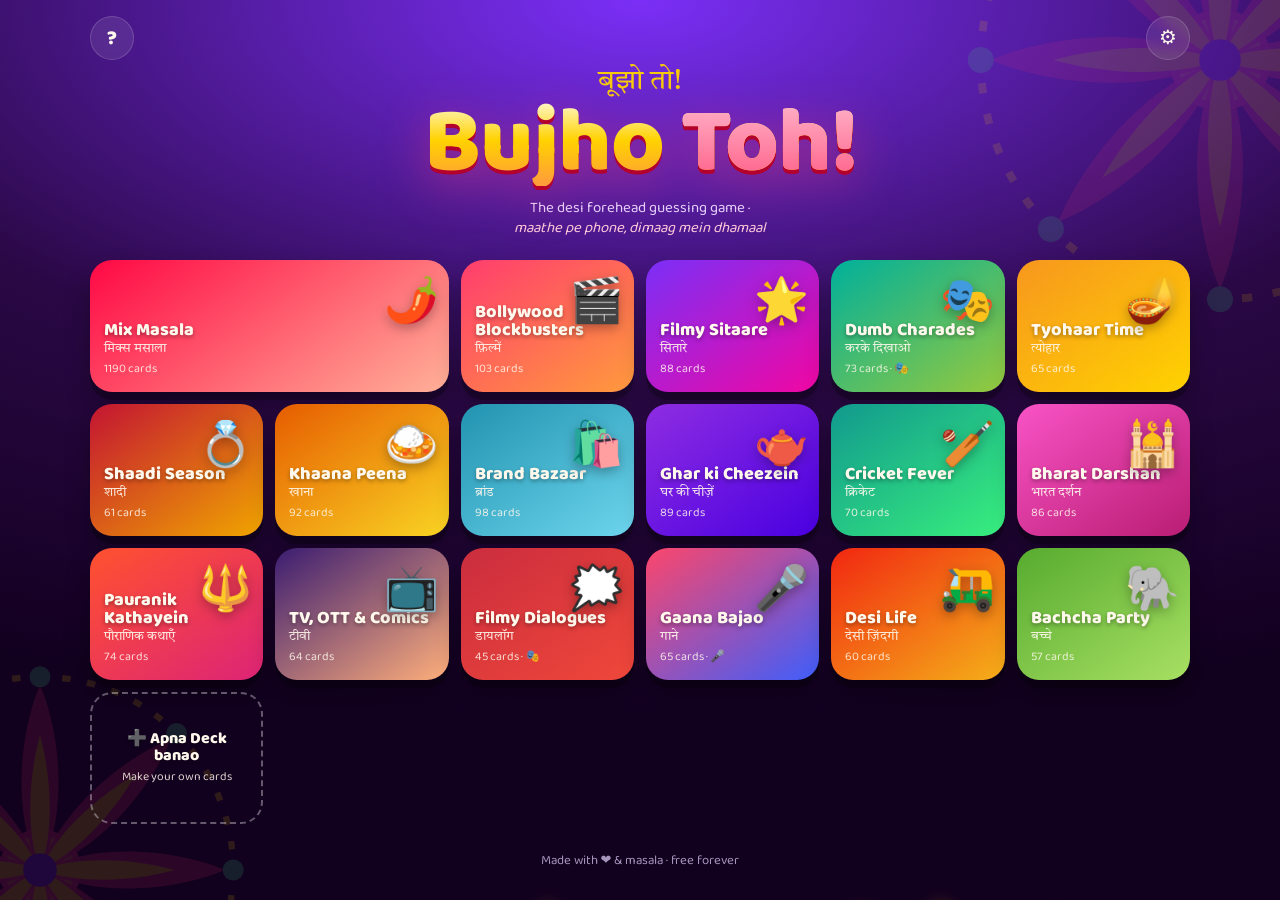
==== commit daf97a18: "Add native Android app (Kotlin + Compose) built by GitHub Actions - android/: Bujho Toh! as a native" ====
--- a/index.html
+++ b/index.html
@@ -3,7 +3,7 @@
 <head>
   <meta charset="utf-8">
   <meta name="viewport" content="width=device-width, initial-scale=1, viewport-fit=cover, user-scalable=no">
-  <title>Bujho Toh! — Desi Heads-Up Game</title>
+  <title>Bujho Toh! — Desi Forehead Guessing Game</title>
   <meta name="description" content="A free, desi forehead guessing game: Bollywood, festivals, food, brands, cricket and more. Tilt your phone to play!">
   <meta name="theme-color" content="#2a0845">
   <meta name="apple-mobile-web-app-capable" content="yes">
